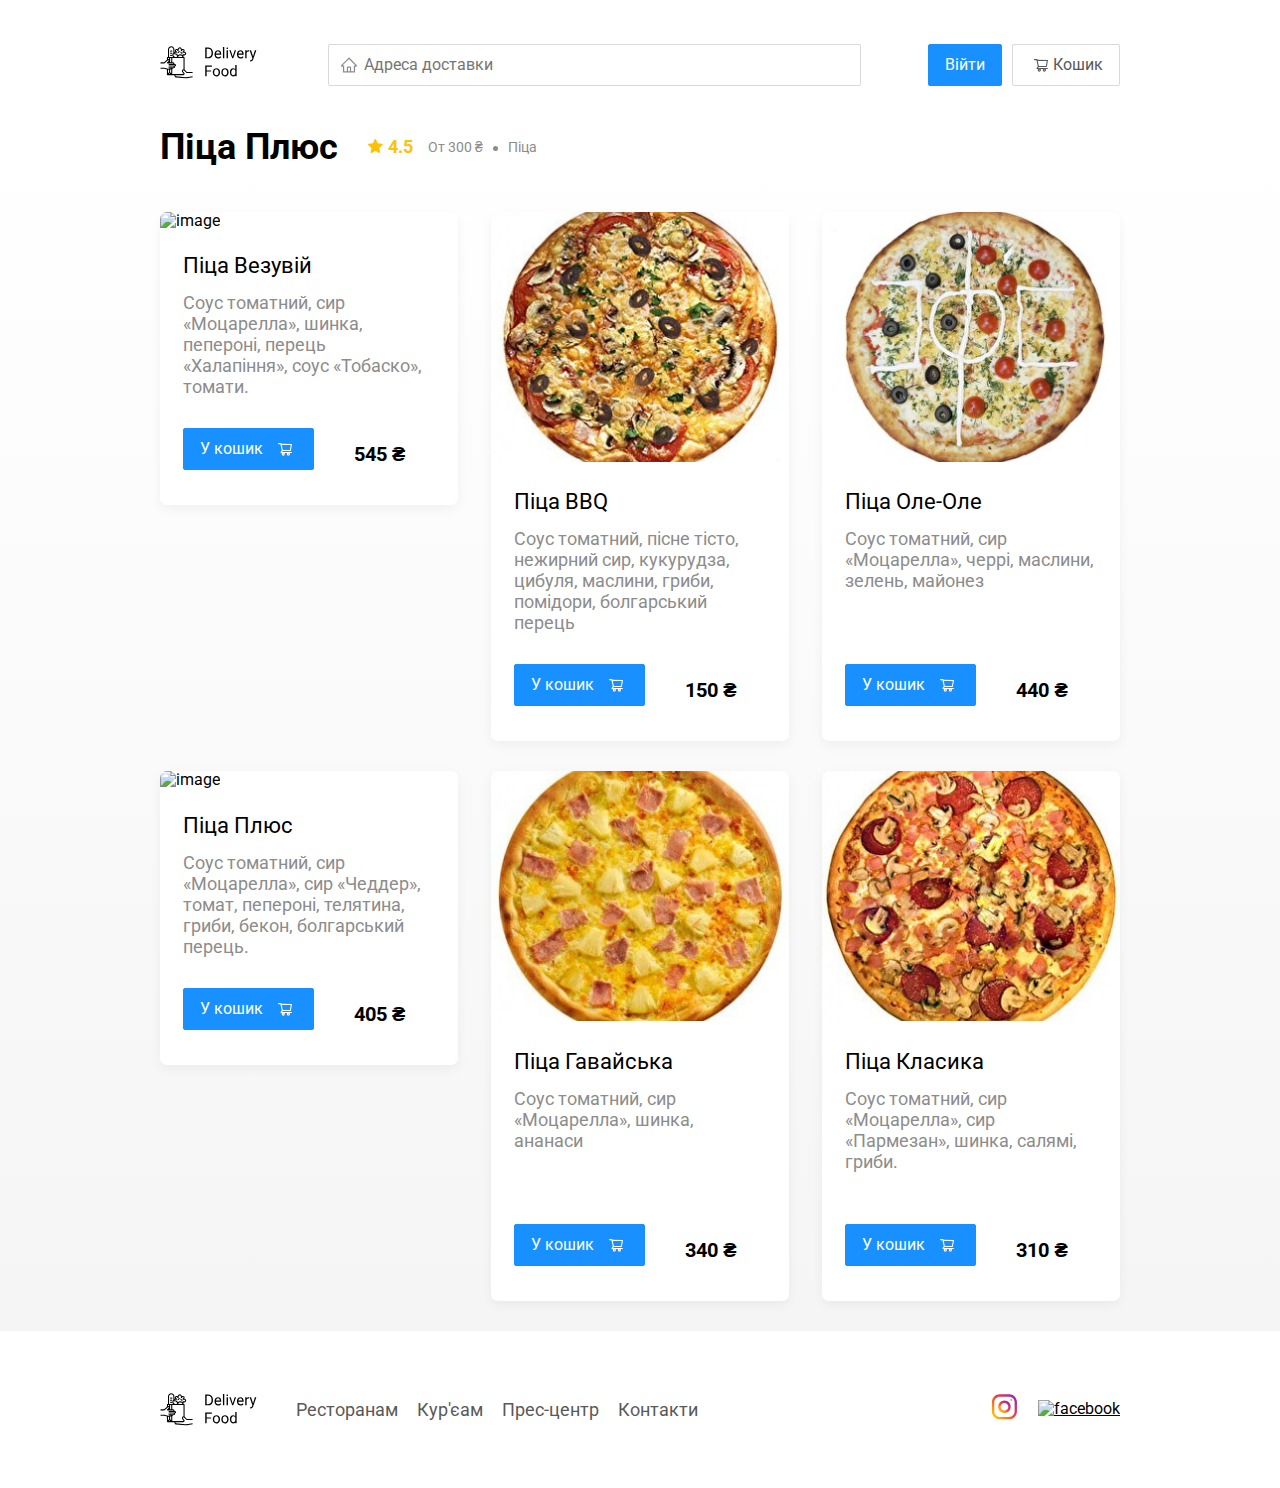
==== restaurant.html @ c4ebf821 "Initial commit" ====
<!DOCTYPE html>
<html lang="ru">

<head>
	<meta charset="UTF-8" />
	<meta name="viewport" content="width=device-width, initial-scale=1.0" />
	<title>PizzaBurger — доставка їжі додому</title>
	<link href="https://fonts.googleapis.com/css?family=Roboto:400,700&display=swap&subset=cyrillic" rel="stylesheet" />
	<link rel="stylesheet" href="css/normalize.css" />
	<link rel="stylesheet" href="css/style.css" />
	<script src="./js/main.js" defer></script>
</head>

<body>
	<div class="container">
		<header class="header">
			<a href="index.html" class="logo">
				<img src="img/icon/logo.svg" alt="Logo" />
			</a>
			<label class="address">
				<input type="text" class="input input-address" placeholder="Адреса доставки" />
			</label>
			<div class="buttons">
				<button class="button button-primary button-auth">
					<span class="button-auth-svg"></span>
					<span class="button-text"><p>Війти</p></span>
				</button>
				<button class="button" id="cart-button">
					<span class="button-cart-svg"></span>
					<span class="button-text">Кошик</span>
				</button>
			</div>
		</header>
	</div>
	<!-- /.container  -->

	<main class="main">
		<div class="container">
			<section class="menu">
				<div class="section-heading">
					<h2 class="section-title restaurant-title">Піца Плюс</h2>
					<div class="card-info">
						<div class="rating">
							4.5
						</div>
						<div class="price">От 300 ₴</div>
						<div class="category">Піца</div>
					</div>
					<!-- /.card-info -->
				</div>
				<div class="cards cards-menu">
					<div class="card">
						<img src="img/pizza-plus/pizza-vesuvius.jpg" alt="image" class="card-image" />
						<div class="card-text">
							<div class="card-heading">
								<h3 class="card-title card-title-reg">Піца Везувій</h3>
							</div>
							<!-- /.card-heading -->
							<div class="card-info">
								<div class="ingredients">Соус томатний, сир «Моцарелла», шинка, пепероні, перець
									«Халапіння», соус «Тобаско», томати.
								</div>
							</div>
							<!-- /.card-info -->
							<div class="card-buttons">
								<button class="button button-primary button-add-cart">
									<span class="button-card-text">У кошик</span>
									<span class="button-cart-svg"></span>
								</button>
								<strong class="card-price-bold">545 ₴</strong>
							</div>
						</div>
						<!-- /.card-text -->
					</div>
					<!-- /.card -->

					<div class="card">
						<img src="img/pizza-plus/pizza-girls.jpg" alt="image" class="card-image" />
						<div class="card-text">
							<div class="card-heading">
								<h3 class="card-title card-title-reg">Піца BBQ</h3>
							</div>
							<!-- /.card-heading -->
							<div class="card-info">
								<div class="ingredients">Соус томатний, пісне тісто, нежирний сир, кукурудза, цибуля,
									маслини,
									гриби, помідори, болгарський перець
								</div>
							</div>
							<!-- /.card-info -->
							<div class="card-buttons">
								<button class="button button-primary button-add-cart">
									<span class="button-card-text">У кошик</span>
									<span class="button-cart-svg"></span>
								</button>
								<strong class="card-price-bold">150 ₴</strong>
							</div>
						</div>
						<!-- /.card-text -->
					</div>
					<!-- /.card -->

					<div class="card">
						<img src="img/pizza-plus/pizza-oleole.jpg" alt="image" class="card-image" />
						<div class="card-text">
							<div class="card-heading">
								<h3 class="card-title card-title-reg">Піца Оле-Оле</h3>
							</div>
							<!-- /.card-heading -->
							<div class="card-info">
								<div class="ingredients">Соус томатний, сир «Моцарелла», черрі, маслини, зелень, майонез
								</div>
							</div>
							<!-- /.card-info -->
							<div class="card-buttons">
								<button class="button button-primary button-add-cart">
									<span class="button-card-text">У кошик</span>
									<span class="button-cart-svg"></span>
								</button>
								<strong class="card-price-bold">440 ₴</strong>
							</div>
						</div>
						<!-- /.card-text -->
					</div>
					<!-- /.card -->

					<div class="card">
						<img src="img/pizza-plus/pizza-plus.jpg" alt="image" class="card-image" />
						<div class="card-text">
							<div class="card-heading">
								<h3 class="card-title card-title-reg">Піца Плюс</h3>
							</div>
							<!-- /.card-heading -->
							<div class="card-info">
								<div class="ingredients">Соус томатний, сир «Моцарелла», сир «Чеддер», томат,
									пепероні,
									телятина, гриби, бекон, болгарський перець.
								</div>
							</div>
							<!-- /.card-info -->
							<div class="card-buttons">
								<button class="button button-primary button-add-cart">
									<span class="button-card-text">У кошик</span>
									<span class="button-cart-svg"></span>
								</button>
								<strong class="card-price-bold">405 ₴</strong>
							</div>
						</div>
						<!-- /.card-text -->
					</div>
					<!-- /.card -->

					<div class="card">
						<img src="img/pizza-plus/pizza-hawaiian.jpg" alt="image" class="card-image" />
						<div class="card-text">
							<div class="card-heading">
								<h3 class="card-title card-title-reg">Піца Гавайська</h3>
							</div>
							<!-- /.card-heading -->
							<div class="card-info">
								<div class="ingredients">Соус томатний, сир «Моцарелла», шинка, ананаси</div>
							</div>
							<!-- /.card-info -->
							<div class="card-buttons">
								<button class="button button-primary button-add-cart">
									<span class="button-card-text">У кошик</span>
									<span class="button-cart-svg"></span>
								</button>
								<strong class="card-price-bold">340 ₴</strong>
							</div>
						</div>
						<!-- /.card-text -->
					</div>
					<!-- /.card -->

					<div class="card">
						<img src="img/pizza-plus/pizza-classic.jpg" alt="image" class="card-image" />
						<div class="card-text">
							<div class="card-heading">
								<h3 class="card-title card-title-reg">Піца Класика</h3>
							</div>
							<!-- /.card-heading -->
							<div class="card-info">
								<div class="ingredients">Соус томатний, сир «Моцарелла», сир «Пармезан», шинка,
									салямі,
									гриби.
								</div>
							</div>
							<!-- /.card-info -->
							<div class="card-buttons">
								<button class="button button-primary button-add-cart">
									<span class="button-card-text">У кошик</span>
									<span class="button-cart-svg"></span>
								</button>
								<strong class="card-price-bold">310 ₴</strong>
							</div>
						</div>
						<!-- /.card-text -->
					</div>
					<!-- /.card -->
				</div>
				<!-- /.cards -->
			</section>
		</div>
		<!-- /.container -->
	</main>

	<footer class="footer">
		<div class="container">
			<div class="footer-block">
				<img src="img/icon/logo.svg" alt="logo" class="logo footer-logo" />
				<nav class="footer-nav">
					<a href="#" class="footer-link">Ресторанам </a>
					<a href="#" class="footer-link">Кур'єам</a>
					<a href="#" class="footer-link">Прес-центр</a>
					<a href="#" class="footer-link">Контакти</a>
				</nav>
				<div class="social-links">
					<a href="#" class="social-link"><img src="img/social/instagram.svg" alt="instagram" /></a>
					<a href="#" class="social-link"><img src="img/social/fb.svg" alt="facebook" /></a>
				</div>
				<!-- /.social-links -->
			</div>
			<!-- /.footer-block -->
		</div>
	</footer>

	<div class="modal modal-cart">
		<div class="modal-dialog">
			<div class="modal-header">
				<h3 class="modal-title">Кошик</h3>
				<button class="close">&times;</button>
			</div>
			<!-- /.modal-header -->
			<div class="modal-body">
				<div class="food-row">
					<span class="food-name">Рол вугор стандарт</span>
					<strong class="food-price">250 ₴</strong>
					<div class="food-counter">
						<button class="counter-button">-</button>
						<span class="counter">1</span>
						<button class="counter-button">+</button>
					</div>
				</div>
				<!-- /.foods-row -->
				<div class="food-row">
					<span class="food-name">Рол вугор стандарт</span>
					<strong class="food-price">250 ₴</strong>
					<div class="food-counter">
						<button class="counter-button">-</button>
						<span class="counter">1</span>
						<button class="counter-button">+</button>
					</div>
				</div>
				<!-- /.foods-row -->
				<div class="food-row">
					<span class="food-name">Рол вугор стандарт</span>
					<strong class="food-price">250 ₴</strong>
					<div class="food-counter">
						<button class="counter-button">-</button>
						<span class="counter">1</span>
						<button class="counter-button">+</button>
					</div>
				</div>
				<!-- /.foods-row -->
				<div class="food-row">
					<span class="food-name">Рол вугор стандарт</span>
					<strong class="food-price">250 ₴</strong>
					<div class="food-counter">
						<button class="counter-button">-</button>
						<span class="counter">1</span>
						<button class="counter-button">+</button>
					</div>
				</div>
				<!-- /.foods-row -->
			</div>
			<!-- /.modal-body -->
			<div class="modal-footer">
				<span class="modal-pricetag">1250 ₴</span>
				<div class="footer-buttons">
					<button class="button button-primary">Оформити замовлення</button>
					<button class="button clear-cart">Скасувати</button>
				</div>
			</div>
			<!-- /.modal-footer -->
		</div>
		<!-- /.modal-dialog -->
	</div>

	<div class="modal-auth">
		<div class="modal-dialog modal-dialog-auth">
			<button class="close-auth">&times;</button>
			<form id="logInForm">
				<fieldset class="modal-body">
					<legend class="modal-title">Авторизація</legend>
					<label class="label-auth">
						<span>Логін</span>
						<input id="login" type="text">
					</label>
					<label class="label-auth">
						<span>Пароль</span>
						<input id="password" type="password">
					</label>
				</fieldset>
				<!-- /.modal-body -->
				<div class="modal-footer">
					<div class="footer-buttons">
						<button class="button button-primary button-login" type="submit"><p>Війти</p></button>
					</div>
				</div>
			</form>
			<!-- /.modal-footer -->
		</div>
		<!-- /.modal-dialog -->
	</div>
</body>

</html>
---- css/style.css ----
* {
    box-sizing: border-box;
}

body {
    font-family: "Roboto", sans-serif;
    padding-top: 44px;
}

a,
button {
    cursor: pointer;
    color: inherit;
}
.required{
    border: 3px solid red
}
.hide {
    display: none;
}
#ps{
    margin: 20px auto;
}
.container {
    max-width: 1200px;
    margin: auto;
}
.button-login{
    width: 100%;
}


.header {
    display: flex;
    align-items: center;
    justify-content: space-between;
    margin-bottom: 40px;
}

.input {
    background-color: #ffffff;
    border: 1px solid #d9d9d9;
    border-radius: 2px;
    font-size: 16px;
    line-height: 24px;
    padding: 8px 8px 8px 35px;
    background-repeat: no-repeat;
    background-position: left 11px center;
}

.address {
    flex: 0.8;
}

.input-address {
    width: 100%;
    background-image: url(../img/icon/home.svg);
}

.search {
    margin-left: auto;
}

.input-search {
    width: 300px;
    background-image: url(../img/icon/search.svg);

}

.buttons {
    display: flex;
    align-items: center;
}

.button {
    display: flex;
    align-items: center;
    padding: 8px 16px;
    background: #ffffff;
    border: 1px solid #d9d9d9;
    box-sizing: border-box;
    box-shadow: 0 0 2px rgba(0, 0, 0, 0.0015);
    border-radius: 2px;
    color: #595959;
    font-size: 16px;
    line-height: 24px;
}

.button:hover {
    background: #1890ff;
    border: 1px solid #1890ff;
    color: #fff;
}


.button-primary {
    background: #1890ff;
    border: 1px solid #1890ff;
    color: #fff;
    margin-right: 10px;
}

.button-primary:hover {
    background: #ffffff;
    border: 1px solid #d9d9d9;
    color: #595959;
}

.button-icon {
    margin-right: 6px;
}

.button-card-text {
    margin-right: 10px;
}

.button-auth {
    background-position: 20px 13px;
}

.button-primary .button-auth-svg {
    width: 24px;
    height: 24px;
    background-color: #fff;
    -webkit-mask: url("../img/icon/user.svg") no-repeat 50% 50%;
    mask: url("../img/icon/user.svg") no-repeat 50% 50%;
    background-repeat: no-repeat;
}

.button-primary:hover .button-auth-svg {
    background-color: #595959;
}

.button .button-cart-svg {
    width: 24px;
    height: 24px;
    background-color: #595959;
    -webkit-mask: url("../img/icon/shopping-cart.svg") no-repeat 50% 50%;
    mask: url("../img/icon/shopping-cart.svg") no-repeat 50% 50%;
    background-repeat: no-repeat;
}

.button-primary .button-cart-svg {
    background-color: #fff;
}

.button:hover .button-cart-svg {
    background-color: #fff;
}

.button-primary:hover .button-cart-svg {
    background-color: #595959;
}

.button-cart {
    display: none;
    margin: 0 5px;
}

.button-out {
    display: none;
    margin: 0 5px;
}

.user-name {
    display: none;
    margin-right: 20px;
    font-weight: bold;
    font-size: 18px;
}

.promo-slider {

    width: 600px;
    height: 300px;

}

.promo {
    box-shadow: 0 7px 12px rgba(158, 158, 163, 0.1);
    border-radius: 10px;
    padding: 68px 70px;
    margin-bottom: 56px;
}

.pizza {
    background: #fff1b8 url(../img/promo/pizza.png) no-repeat top -100px right -250px / 830px
}

.kebab {
    background: #D6E4FF url(../img/promo/kebab.png) no-repeat top 45px right 40px / 450px;
}

.vegetables {
    background: #FFF566 url(../img/promo/vegetables.png) no-repeat top 0 right 0 / 825px
}

.sushi {
    background: #FFF1F0 url(../img/promo/sushi.png) no-repeat top 10px right 15px / 500px
}

.promo-title {
    font-style: normal;
    font-weight: bold;
    font-size: 39px;
    line-height: 46px;
    color: #302c34;
}

.promo-text {
    font-style: normal;
    font-weight: normal;
    font-size: 24px;
    line-height: 28px;
    color: #302c34;
    max-width: 538px;
}

.main {
    background: linear-gradient(180deg, rgba(245, 245, 245, 0) 1.04%, #f5f5f5 100%);
}

.section-heading {
    display: flex;
    align-items: center;
    margin-bottom: 44px;
}

.section-title {
    font-style: normal;
    font-weight: bold;
    font-size: 36px;
    line-height: 42px;
    margin: 0 30px 0 0;
    color: #000000;
}

.cards {
    display: flex;
    align-items: flex-start;
    justify-content: space-between;
    flex-wrap: wrap;
}

.card {
    background: #ffffff;
    box-shadow: 0 4px 12px rgba(0, 0, 0, 0.05);
    border-radius: 7px;
    overflow: hidden;
    margin-bottom: 30px;
    flex-basis: 31%;
    text-decoration: none;

}

.card-restaurant {
    cursor: pointer
}

.card-image {
    width: 100%;
    height: 250px;
    object-fit: cover;
}


.card-text {
    padding: 20px 23px 35px;
    min-height: 275px;
    display: flex;
    flex-direction: column;
}



.restaurants .card-text {
    min-height: auto;
}

.card-heading {
    display: flex;
    align-items: center;
    justify-content: space-between;
    margin-bottom: 10px;
}

.card-title {
    margin: 0;
    font-style: normal;
    font-weight: bold;
    font-size: 22px;
    line-height: 32px;
}

.card-title-reg {
    font-weight: 400;
}

.card-tag {
    font-style: normal;
    font-weight: normal;
    font-size: 12px;
    line-height: 20px;
    color: #ffffff;
    background: #262626;
    border-radius: 2px;
    padding: 1px 8px;
}

.card-info {
    display: flex;
    align-items: center;
    flex-wrap: wrap;
}

.card-buttons {
    display: flex;
    margin-top: 24px;
    flex-grow: 1;
    align-items: flex-end;
}

.card-price-bold {
    font-weight: bold;
    font-size: 20px;
    line-height: 32px;
    margin-left: 30px;
}

.rating {
    background-image: url("../img/icon/rating.svg");
    background-repeat: no-repeat;
    background-position: 0 7px;
    padding-left: 20px;
    margin-right: 26px;
    color: #ffc107;
    font-weight: bold;
    font-size: 18px;
    line-height: 32px;
}

.price,
.category {
    color: #8c8c8c;
    font-size: 18px;
    line-height: 32px;
}

.price {
    margin-right: 10px;
}

.ingredients {
    color: #8c8c8c;
    font-size: 18px;
    line-height: 21px;
}

.category {
    text-overflow: ellipsis;
    overflow: hidden;
    white-space: nowrap;
    max-width: 150px;
}

.price:after {
    content: "";
    width: 5px;
    height: 5px;
    background-color: #8c8c8c;
    display: inline-block;
    vertical-align: middle;
    border-radius: 50%;
    margin-left: 10px;
}

.footer {
    padding: 60px 0;
}

.footer-block {
    display: flex;
    align-items: center;
    justify-content: space-between;
}

.footer-nav {
    margin-left: 35px;
    margin-right: auto;
}

.footer-link {
    display: inline-block;
    color: #595959;
    font-style: normal;
    font-weight: normal;
    font-size: 18px;
    line-height: 21px;
    text-decoration: none;
}

.footer-link:not(:last-child) {
    margin-right: 15px;
}

.social-links {
    display: flex;
    align-items: center;
}

.social-link:not(:last-child) {
    margin-right: 21px;
}

.modal {
    position: fixed;
    left: 0;
    top: 0;
    width: 100%;
    height: 100%;
    background: rgba(0, 0, 0, 0.4);
    display: none;
    z-index: 999;
}

.modal-auth {
    position: fixed;
    left: 0;
    top: 0;
    width: 100%;
    height: 100%;
    background: rgba(0, 0, 0, 0.4);
    display: none;
    z-index: 999;
}

.is-open {
    display: flex;
}

.modal-dialog {
    max-width: 780px;
    width: 95%;
    background: #ffffff;
    border-radius: 5px;
    margin: auto;
    padding: 40px 45px;
}

.modal-dialog-auth {
    width: auto;
    position: relative;
}

.label-auth {
    display: block;
    margin: 30px;
}

.label-auth span {
    width: 80px;
    display: inline-block;
}

.modal-header {
    display: flex;
    align-items: center;
    justify-content: space-between;
    margin-bottom: 45px;
}

.modal-title {
    margin: 0;
    font-weight: bold;
    font-size: 36px;
    line-height: 42px;
}

.close {
    font-size: 36px;
    border: none;
    background-color: transparent;
}

.close-auth {
    font-size: 36px;
    border: none;
    background-color: transparent;
    position: absolute;
    top: 10px;
    right: 20px;
}

.modal-body {
    margin-bottom: 22px;
}

.food-row {
    display: flex;
    align-items: flex-start;
    justify-content: space-between;
    padding-bottom: 8px;
    border-bottom: 1px solid #d9d9d9;
    margin-bottom: 15px;
}

.food-name {
    font-weight: normal;
    font-size: 18px;
    line-height: 32px;
}

.food-price {
    margin-left: auto;
    margin-right: 47px;
    font-weight: bold;
    font-size: 20px;
    line-height: 32px;
}

.food-counter {
    display: flex;
    align-items: center;
}

.counter-button {
    display: flex;
    align-items: center;
    justify-content: center;
    width: 39px;
    height: 32px;
    background: #ffffff;
    border: 1px solid #40a9ff;
    box-sizing: border-box;
    border-radius: 2px;
    font-weight: normal;
    font-size: 14px;
    line-height: 22px;
    color: #40a9ff;
}

.counter-button:hover {
    background: #40a9ff;
    border: 1px solid #ffffff;
    color: #ffffff;
}

.counter {
    font-size: 16px;
    line-height: 24px;
    margin-left: 10px;
    margin-right: 10px;
}

.modal-footer {
    display: flex;
    align-items: center;
    justify-content: space-between;
}

.modal-auth .modal-footer {
    justify-content: flex-end;
}

.footer-buttons {
    display: flex;
    width: 100%;
    align-items: center;
}


p{
    margin: 0 auto;
}
.modal-pricetag {
    background: #262626;
    border-radius: 5px;
    color: #ffffff;
    padding: 15px 20px;
    font-size: 20px;
    line-height: 23px;
}

@media (max-width: 1366px) {
    .container {
        max-width: 960px;
    }

    .pizza {
        background-position: center right -300px;
        background-size: 750px;
    }


    .kebab {
        background-position: top -5px right -93px;
        background-size: 530px;
    }

    .vegetables {
        background-position: top 0 right -93px;
        background-size: 820px;
    }

    .sushi {
        background-position: center right -90px;
    }

    .rating {
        margin-right: 15px;
    }

    .category,
    .price {
        font-size: 14px;
    }
}

@media (max-width: 992px) {
    .container {
        max-width: 750px;
    }



    .pizza {
        padding: 50px;
        background-size: 500px;
        background-position: center right -200px;
    }


    .kebab {
        background-position: top 55px right -100px;
        background-size: 385px;
    }

    .vegetables {
        background-position: top 0 right -280px;
        background-size: 810px;
    }

    .sushi {
        background-position: top 30px right -175px;
    }



    .promo-text {
        font-size: 18px;
        max-width: 400px;
    }

    .card {
        flex-basis: 49%;
    }

    .footer-link {
        font-size: 16px;
    }
}

@media (max-width: 768px) {
    .container {
        max-width: 560px;
    }

    .card-info {
        flex-wrap: wrap;
    }

    .card .rating {
        flex-basis: 100%;
    }

    .card-title {
        font-size: 18px;
    }

    .card-text {
        min-height: 290px;
    }

    .card-price-bold {
        margin-left: 20px;
    }


    .pizza {
        background-size: 400px;
        background-position: bottom 50px right -200px;
    }


    .kebab {
        background-position: top -5px right -74px;
        background-size: 300px;
    }

    .vegetables {
        background-position: top 0 right -240px;
        background-size: 702px;
    }

    .sushi {
        background-position: top -24px right -75px;
        background-size: 302px;
    }

    .promo-title {
        font-size: 24px;
        line-height: 1.4;
    }

    .promo-text {
        margin-top: 0;
    }
}

@media (max-width: 578px) {
    .container {
        width: 90%;
    }

    .address {
        min-width: 100%;
        order: 1;
    }

    .header {
        flex-wrap: wrap;
    }

    .input-address {
        margin-top: 15px;
        order: 5;
        flex: 1;
    }

    .promo {
        background-image: none;
    }

    .promo-title {
        margin-bottom: 10px;
    }

    .section-title {
        font-size: 20px;
    }

    .card {
        flex-basis: 100%;
    }

    .card-text {
        min-height: auto;
    }

    .card-image {
        width: 100%;
    }

    .footer {
        padding: 30px 0;
    }

    .footer-block {
        align-items: flex-start;
    }

    .footer-nav {
        margin-left: 0;
        margin-right: 0;
        order: 0;
        display: flex;
        flex-direction: column;
    }

    .footer-logo {
        margin-right: 15px;
        order: 1;
    }

    .social-links {
        order: 2;
    }
}

@media (max-width: 480px) {
    .button-text {
        display: none;
    }

    .button-icon {
        margin: 0;
    }

    .user-name {
        margin: 10px;

    }

    .buttons {
        flex-wrap: wrap;
        margin-left: auto;
    }

    .button {
        min-height: 40px;
        padding: 5px 12px;

    }

    .button-out-svg {
        width: 24px;
        height: 24px;
        background-color: #fff;
        -webkit-mask: url(../img/icon/logout.svg) no-repeat 50% 50%;
        mask: url(../img/icon/logout.svg) no-repeat 50% 50%;
        background-repeat: no-repeat;
        -webkit-mask-size: 20px;
        mask-size: 20px;
    }

    .promo {
        padding: 20px;
    }

    .section-heading {
        flex-wrap: wrap;
    }

    .footer-block {
        flex-wrap: wrap;
        flex-direction: column;
        align-items: center;
    }

    .footer-logo {
        order: 0;
        margin-bottom: 20px;
    }

    .footer-nav {
        margin-bottom: 20px;
        text-align: center;
    }

    .footer-link:not(:last-child) {
        margin-right: 0;
    }
}
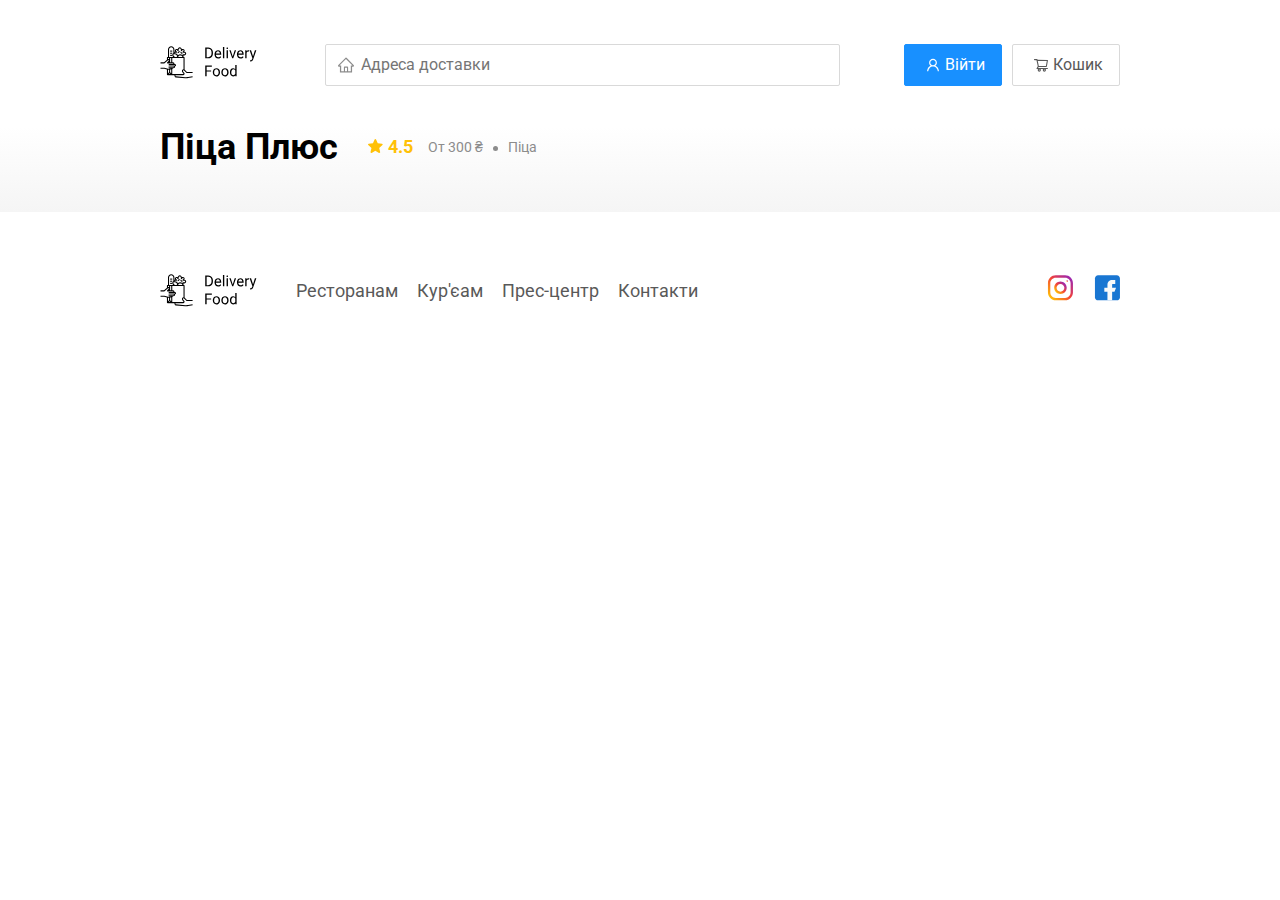
==== commit 58c5e3b5: "Add restaurants menu" ====
--- a/restaurant.html
+++ b/restaurant.html
@@ -1,5 +1,5 @@
 <!DOCTYPE html>
-<html lang="ru">
+<html lang="uk">
 
 <head>
 	<meta charset="UTF-8" />
@@ -8,7 +8,7 @@
 	<link href="https://fonts.googleapis.com/css?family=Roboto:400,700&display=swap&subset=cyrillic" rel="stylesheet" />
 	<link rel="stylesheet" href="css/normalize.css" />
 	<link rel="stylesheet" href="css/style.css" />
-	<script src="./js/main.js" defer></script>
+	<script src="./js/menu.js" defer></script>
 </head>
 
 <body>
@@ -48,155 +48,8 @@
 					</div>
 					<!-- /.card-info -->
 				</div>
-				<div class="cards cards-menu">
-					<div class="card">
-						<img src="img/pizza-plus/pizza-vesuvius.jpg" alt="image" class="card-image" />
-						<div class="card-text">
-							<div class="card-heading">
-								<h3 class="card-title card-title-reg">Піца Везувій</h3>
-							</div>
-							<!-- /.card-heading -->
-							<div class="card-info">
-								<div class="ingredients">Соус томатний, сир «Моцарелла», шинка, пепероні, перець
-									«Халапіння», соус «Тобаско», томати.
-								</div>
-							</div>
-							<!-- /.card-info -->
-							<div class="card-buttons">
-								<button class="button button-primary button-add-cart">
-									<span class="button-card-text">У кошик</span>
-									<span class="button-cart-svg"></span>
-								</button>
-								<strong class="card-price-bold">545 ₴</strong>
-							</div>
-						</div>
-						<!-- /.card-text -->
-					</div>
-					<!-- /.card -->
-
-					<div class="card">
-						<img src="img/pizza-plus/pizza-girls.jpg" alt="image" class="card-image" />
-						<div class="card-text">
-							<div class="card-heading">
-								<h3 class="card-title card-title-reg">Піца BBQ</h3>
-							</div>
-							<!-- /.card-heading -->
-							<div class="card-info">
-								<div class="ingredients">Соус томатний, пісне тісто, нежирний сир, кукурудза, цибуля,
-									маслини,
-									гриби, помідори, болгарський перець
-								</div>
-							</div>
-							<!-- /.card-info -->
-							<div class="card-buttons">
-								<button class="button button-primary button-add-cart">
-									<span class="button-card-text">У кошик</span>
-									<span class="button-cart-svg"></span>
-								</button>
-								<strong class="card-price-bold">150 ₴</strong>
-							</div>
-						</div>
-						<!-- /.card-text -->
-					</div>
-					<!-- /.card -->
-
-					<div class="card">
-						<img src="img/pizza-plus/pizza-oleole.jpg" alt="image" class="card-image" />
-						<div class="card-text">
-							<div class="card-heading">
-								<h3 class="card-title card-title-reg">Піца Оле-Оле</h3>
-							</div>
-							<!-- /.card-heading -->
-							<div class="card-info">
-								<div class="ingredients">Соус томатний, сир «Моцарелла», черрі, маслини, зелень, майонез
-								</div>
-							</div>
-							<!-- /.card-info -->
-							<div class="card-buttons">
-								<button class="button button-primary button-add-cart">
-									<span class="button-card-text">У кошик</span>
-									<span class="button-cart-svg"></span>
-								</button>
-								<strong class="card-price-bold">440 ₴</strong>
-							</div>
-						</div>
-						<!-- /.card-text -->
-					</div>
-					<!-- /.card -->
-
-					<div class="card">
-						<img src="img/pizza-plus/pizza-plus.jpg" alt="image" class="card-image" />
-						<div class="card-text">
-							<div class="card-heading">
-								<h3 class="card-title card-title-reg">Піца Плюс</h3>
-							</div>
-							<!-- /.card-heading -->
-							<div class="card-info">
-								<div class="ingredients">Соус томатний, сир «Моцарелла», сир «Чеддер», томат,
-									пепероні,
-									телятина, гриби, бекон, болгарський перець.
-								</div>
-							</div>
-							<!-- /.card-info -->
-							<div class="card-buttons">
-								<button class="button button-primary button-add-cart">
-									<span class="button-card-text">У кошик</span>
-									<span class="button-cart-svg"></span>
-								</button>
-								<strong class="card-price-bold">405 ₴</strong>
-							</div>
-						</div>
-						<!-- /.card-text -->
-					</div>
-					<!-- /.card -->
-
-					<div class="card">
-						<img src="img/pizza-plus/pizza-hawaiian.jpg" alt="image" class="card-image" />
-						<div class="card-text">
-							<div class="card-heading">
-								<h3 class="card-title card-title-reg">Піца Гавайська</h3>
-							</div>
-							<!-- /.card-heading -->
-							<div class="card-info">
-								<div class="ingredients">Соус томатний, сир «Моцарелла», шинка, ананаси</div>
-							</div>
-							<!-- /.card-info -->
-							<div class="card-buttons">
-								<button class="button button-primary button-add-cart">
-									<span class="button-card-text">У кошик</span>
-									<span class="button-cart-svg"></span>
-								</button>
-								<strong class="card-price-bold">340 ₴</strong>
-							</div>
-						</div>
-						<!-- /.card-text -->
-					</div>
-					<!-- /.card -->
-
-					<div class="card">
-						<img src="img/pizza-plus/pizza-classic.jpg" alt="image" class="card-image" />
-						<div class="card-text">
-							<div class="card-heading">
-								<h3 class="card-title card-title-reg">Піца Класика</h3>
-							</div>
-							<!-- /.card-heading -->
-							<div class="card-info">
-								<div class="ingredients">Соус томатний, сир «Моцарелла», сир «Пармезан», шинка,
-									салямі,
-									гриби.
-								</div>
-							</div>
-							<!-- /.card-info -->
-							<div class="card-buttons">
-								<button class="button button-primary button-add-cart">
-									<span class="button-card-text">У кошик</span>
-									<span class="button-cart-svg"></span>
-								</button>
-								<strong class="card-price-bold">310 ₴</strong>
-							</div>
-						</div>
-						<!-- /.card-text -->
-					</div>
+				<div class="cards cards-menu restaurant-list">
+					
 					<!-- /.card -->
 				</div>
 				<!-- /.cards -->
--- a/css/style.css
+++ b/css/style.css
@@ -19,7 +19,12 @@
     display: none;
 }
 #ps{
-    margin: 20px auto;
+    margin: 30px;
+    width: 100%;
+}
+
+.remove-scroll{
+    overflow-y: clip;
 }
 .container {
     max-width: 1200px;
@@ -175,12 +180,23 @@
     height: 300px;
 
 }
+.container-promo{
+    margin: 20px 0;
+}
+
+.slider-swipe{
+    background-color: transparent;
+}
 
 .promo {
     box-shadow: 0 7px 12px rgba(158, 158, 163, 0.1);
     border-radius: 10px;
-    padding: 68px 70px;
     margin-bottom: 56px;
+    display: flex;
+    flex-direction: column;
+    align-items: flex-start;
+    justify-content: center;
+    padding-left: 75px;
 }
 
 .pizza {
@@ -192,7 +208,7 @@
 }
 
 .vegetables {
-    background: #FFF566 url(../img/promo/vegetables.png) no-repeat top 0 right 0 / 825px
+    background: #FFF566 url(../img/promo/vegetables.webp) no-repeat top 0 right 0 / 505px
 }
 
 .sushi {
@@ -214,8 +230,22 @@
     line-height: 28px;
     color: #302c34;
     max-width: 538px;
-}
-
+    margin: 0;
+}
+.swiper {
+    width: 100%;
+    height: 300px;
+}
+/* .swiper-slide {
+    display: flex;
+    align-items: center;
+    justify-content: center;
+    font-size: 18px;
+    color: #fff;
+} */
+.swiper-pagination-bullet {
+    background: #fff;
+}
 .main {
     background: linear-gradient(180deg, rgba(245, 245, 245, 0) 1.04%, #f5f5f5 100%);
 }
@@ -599,7 +629,7 @@
 
     .vegetables {
         background-position: top 0 right -93px;
-        background-size: 820px;
+        background-size: 600px;
     }
 
     .sushi {
@@ -637,7 +667,7 @@
 
     .vegetables {
         background-position: top 0 right -280px;
-        background-size: 810px;
+        background-size: 410px;
     }
 
     .sushi {
@@ -699,7 +729,7 @@
 
     .vegetables {
         background-position: top 0 right -240px;
-        background-size: 702px;
+        background-size: 402px;
     }
 
     .sushi {
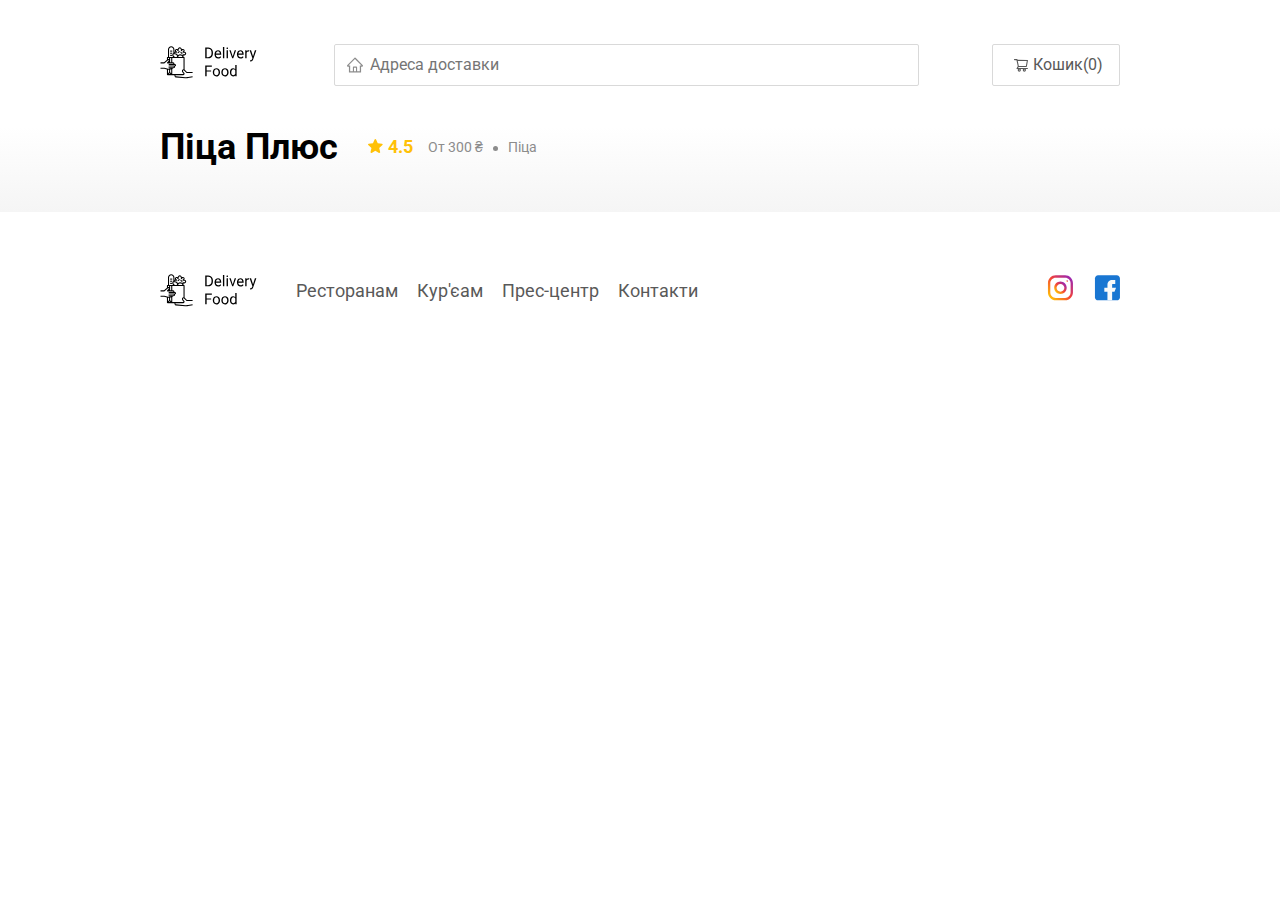
==== commit a8d8bd7d: "Add cart" ====
--- a/restaurant.html
+++ b/restaurant.html
@@ -9,6 +9,7 @@
 	<link rel="stylesheet" href="css/normalize.css" />
 	<link rel="stylesheet" href="css/style.css" />
 	<script src="./js/menu.js" defer></script>
+	<script src="./js/cart.js" defer></script>
 </head>
 
 <body>
@@ -21,13 +22,13 @@
 				<input type="text" class="input input-address" placeholder="Адреса доставки" />
 			</label>
 			<div class="buttons">
-				<button class="button button-primary button-auth">
+				<!-- <button class="button button-primary button-auth">
 					<span class="button-auth-svg"></span>
 					<span class="button-text"><p>Війти</p></span>
-				</button>
+				</button> -->
 				<button class="button" id="cart-button">
 					<span class="button-cart-svg"></span>
-					<span class="button-text">Кошик</span>
+					<span class="button-text">Кошик(<span id="card-quantity"></span>)</span>
 				</button>
 			</div>
 		</header>
@@ -86,50 +87,12 @@
 			</div>
 			<!-- /.modal-header -->
 			<div class="modal-body">
-				<div class="food-row">
-					<span class="food-name">Рол вугор стандарт</span>
-					<strong class="food-price">250 ₴</strong>
-					<div class="food-counter">
-						<button class="counter-button">-</button>
-						<span class="counter">1</span>
-						<button class="counter-button">+</button>
-					</div>
-				</div>
-				<!-- /.foods-row -->
-				<div class="food-row">
-					<span class="food-name">Рол вугор стандарт</span>
-					<strong class="food-price">250 ₴</strong>
-					<div class="food-counter">
-						<button class="counter-button">-</button>
-						<span class="counter">1</span>
-						<button class="counter-button">+</button>
-					</div>
-				</div>
-				<!-- /.foods-row -->
-				<div class="food-row">
-					<span class="food-name">Рол вугор стандарт</span>
-					<strong class="food-price">250 ₴</strong>
-					<div class="food-counter">
-						<button class="counter-button">-</button>
-						<span class="counter">1</span>
-						<button class="counter-button">+</button>
-					</div>
-				</div>
-				<!-- /.foods-row -->
-				<div class="food-row">
-					<span class="food-name">Рол вугор стандарт</span>
-					<strong class="food-price">250 ₴</strong>
-					<div class="food-counter">
-						<button class="counter-button">-</button>
-						<span class="counter">1</span>
-						<button class="counter-button">+</button>
-					</div>
-				</div>
+				
 				<!-- /.foods-row -->
 			</div>
 			<!-- /.modal-body -->
 			<div class="modal-footer">
-				<span class="modal-pricetag">1250 ₴</span>
+				<span class="button modal-pricetag">0 ₴</span>
 				<div class="footer-buttons">
 					<button class="button button-primary">Оформити замовлення</button>
 					<button class="button clear-cart">Скасувати</button>
--- a/css/style.css
+++ b/css/style.css
@@ -99,10 +99,11 @@
 
 
 .button-primary {
+    gap: 10px;
     background: #1890ff;
     border: 1px solid #1890ff;
     color: #fff;
-    margin-right: 10px;
+    /* margin-right: 10px; */
 }
 
 .button-primary:hover {
@@ -568,281 +569,7 @@
     line-height: 22px;
     color: #40a9ff;
 }
-
-.counter-button:hover {
-    background: #40a9ff;
-    border: 1px solid #ffffff;
-    color: #ffffff;
-}
-
-.counter {
-    font-size: 16px;
-    line-height: 24px;
-    margin-left: 10px;
-    margin-right: 10px;
-}
-
-.modal-footer {
-    display: flex;
-    align-items: center;
-    justify-content: space-between;
-}
-
-.modal-auth .modal-footer {
-    justify-content: flex-end;
-}
-
-.footer-buttons {
-    display: flex;
-    width: 100%;
-    align-items: center;
-}
-
-
-p{
-    margin: 0 auto;
-}
-.modal-pricetag {
-    background: #262626;
-    border-radius: 5px;
-    color: #ffffff;
-    padding: 15px 20px;
-    font-size: 20px;
-    line-height: 23px;
-}
-
-@media (max-width: 1366px) {
-    .container {
-        max-width: 960px;
-    }
-
-    .pizza {
-        background-position: center right -300px;
-        background-size: 750px;
-    }
-
-
-    .kebab {
-        background-position: top -5px right -93px;
-        background-size: 530px;
-    }
-
-    .vegetables {
-        background-position: top 0 right -93px;
-        background-size: 600px;
-    }
-
-    .sushi {
-        background-position: center right -90px;
-    }
-
-    .rating {
-        margin-right: 15px;
-    }
-
-    .category,
-    .price {
-        font-size: 14px;
-    }
-}
-
-@media (max-width: 992px) {
-    .container {
-        max-width: 750px;
-    }
-
-
-
-    .pizza {
-        padding: 50px;
-        background-size: 500px;
-        background-position: center right -200px;
-    }
-
-
-    .kebab {
-        background-position: top 55px right -100px;
-        background-size: 385px;
-    }
-
-    .vegetables {
-        background-position: top 0 right -280px;
-        background-size: 410px;
-    }
-
-    .sushi {
-        background-position: top 30px right -175px;
-    }
-
-
-
-    .promo-text {
-        font-size: 18px;
-        max-width: 400px;
-    }
-
-    .card {
-        flex-basis: 49%;
-    }
-
-    .footer-link {
-        font-size: 16px;
-    }
-}
-
-@media (max-width: 768px) {
-    .container {
-        max-width: 560px;
-    }
-
-    .card-info {
-        flex-wrap: wrap;
-    }
-
-    .card .rating {
-        flex-basis: 100%;
-    }
-
-    .card-title {
-        font-size: 18px;
-    }
-
-    .card-text {
-        min-height: 290px;
-    }
-
-    .card-price-bold {
-        margin-left: 20px;
-    }
-
-
-    .pizza {
-        background-size: 400px;
-        background-position: bottom 50px right -200px;
-    }
-
-
-    .kebab {
-        background-position: top -5px right -74px;
-        background-size: 300px;
-    }
-
-    .vegetables {
-        background-position: top 0 right -240px;
-        background-size: 402px;
-    }
-
-    .sushi {
-        background-position: top -24px right -75px;
-        background-size: 302px;
-    }
-
-    .promo-title {
-        font-size: 24px;
-        line-height: 1.4;
-    }
-
-    .promo-text {
-        margin-top: 0;
-    }
-}
-
-@media (max-width: 578px) {
-    .container {
-        width: 90%;
-    }
-
-    .address {
-        min-width: 100%;
-        order: 1;
-    }
-
-    .header {
-        flex-wrap: wrap;
-    }
-
-    .input-address {
-        margin-top: 15px;
-        order: 5;
-        flex: 1;
-    }
-
-    .promo {
-        background-image: none;
-    }
-
-    .promo-title {
-        margin-bottom: 10px;
-    }
-
-    .section-title {
-        font-size: 20px;
-    }
-
-    .card {
-        flex-basis: 100%;
-    }
-
-    .card-text {
-        min-height: auto;
-    }
-
-    .card-image {
-        width: 100%;
-    }
-
-    .footer {
-        padding: 30px 0;
-    }
-
-    .footer-block {
-        align-items: flex-start;
-    }
-
-    .footer-nav {
-        margin-left: 0;
-        margin-right: 0;
-        order: 0;
-        display: flex;
-        flex-direction: column;
-    }
-
-    .footer-logo {
-        margin-right: 15px;
-        order: 1;
-    }
-
-    .social-links {
-        order: 2;
-    }
-}
-
-@media (max-width: 480px) {
-    .button-text {
-        display: none;
-    }
-
-    .button-icon {
-        margin: 0;
-    }
-
-    .user-name {
-        margin: 10px;
-
-    }
-
-    .buttons {
-        flex-wrap: wrap;
-        margin-left: auto;
-    }
-
-    .button {
-        min-height: 40px;
-        padding: 5px 12px;
-
-    }
-
-    .button-out-svg {
+.button-out-svg {
         width: 24px;
         height: 24px;
         background-color: #fff;
@@ -853,6 +580,288 @@
         mask-size: 20px;
     }
 
+.counter-button:hover {
+    background: #40a9ff;
+    border: 1px solid #ffffff;
+    color: #ffffff;
+}
+
+.counter {
+    font-size: 16px;
+    line-height: 24px;
+    margin-left: 10px;
+    margin-right: 10px;
+}
+
+.modal-footer {
+    display: flex;
+    align-items: center;
+    justify-content: space-between;
+}
+
+.modal-auth .modal-footer {
+    justify-content: flex-end;
+}
+
+.footer-buttons {
+    gap: 10px;
+    display: flex;
+    width: 100%;
+    align-items: center;
+    justify-content: flex-end;
+}
+
+
+p{
+    margin: 0 auto;
+}
+.modal-pricetag {
+    background: #262626;
+    border-radius: 5px;
+    color: #ffffff;
+    padding: 15px 20px;
+    font-size: 20px;
+    line-height: 23px;
+    width: auto;
+    white-space: nowrap; 
+    box-sizing: border-box;
+}
+
+@media (max-width: 1366px) {
+    .container {
+        max-width: 960px;
+    }
+
+    .pizza {
+        background-position: center right -300px;
+        background-size: 750px;
+    }
+
+
+    .kebab {
+        background-position: top -5px right -93px;
+        background-size: 530px;
+    }
+
+    .vegetables {
+        background-position: top 0 right -93px;
+        background-size: 600px;
+    }
+
+    .sushi {
+        background-position: center right -90px;
+    }
+
+    .rating {
+        margin-right: 15px;
+    }
+
+    .category,
+    .price {
+        font-size: 14px;
+    }
+}
+
+@media (max-width: 992px) {
+    .container {
+        max-width: 750px;
+    }
+
+
+
+    .pizza {
+        padding: 50px;
+        background-size: 500px;
+        background-position: center right -200px;
+    }
+
+
+    .kebab {
+        background-position: top 55px right -100px;
+        background-size: 385px;
+    }
+
+    .vegetables {
+        background-position: top 0 right -280px;
+        background-size: 410px;
+    }
+
+    .sushi {
+        background-position: top 30px right -175px;
+    }
+
+
+
+    .promo-text {
+        font-size: 18px;
+        max-width: 400px;
+    }
+
+    .card {
+        flex-basis: 49%;
+    }
+
+    .footer-link {
+        font-size: 16px;
+    }
+}
+
+@media (max-width: 768px) {
+    .container {
+        max-width: 560px;
+    }
+
+    .card-info {
+        flex-wrap: wrap;
+    }
+
+    .card .rating {
+        flex-basis: 100%;
+    }
+
+    .card-title {
+        font-size: 18px;
+    }
+
+    .card-text {
+        min-height: 290px;
+    }
+
+    .card-price-bold {
+        margin-left: 20px;
+    }
+
+
+    .pizza {
+        background-size: 400px;
+        background-position: bottom 50px right -200px;
+    }
+
+
+    .kebab {
+        background-position: top -5px right -74px;
+        background-size: 300px;
+    }
+
+    .vegetables {
+        background-position: top 0 right -240px;
+        background-size: 402px;
+    }
+
+    .sushi {
+        background-position: top -24px right -75px;
+        background-size: 302px;
+    }
+
+    .promo-title {
+        font-size: 24px;
+        line-height: 1.4;
+    }
+
+    .promo-text {
+        margin-top: 0;
+    }
+}
+
+@media (max-width: 578px) {
+    .button{
+        font-size: 12px;
+
+    }
+    .container {
+        width: 90%;
+    }
+
+    .address {
+        min-width: 100%;
+        order: 1;
+    }
+
+    .header {
+        flex-wrap: wrap;
+    }
+
+    .input-address {
+        margin-top: 15px;
+        order: 5;
+        flex: 1;
+    }
+
+    .promo {
+        background-image: none;
+    }
+
+    .promo-title {
+        margin-bottom: 10px;
+    }
+
+    .section-title {
+        font-size: 20px;
+    }
+
+    .card {
+        flex-basis: 100%;
+    }
+
+    .card-text {
+        min-height: auto;
+    }
+
+    .card-image {
+        width: 100%;
+    }
+
+    .footer {
+        padding: 30px 0;
+    }
+
+    .footer-block {
+        align-items: flex-start;
+    }
+
+    .footer-nav {
+        margin-left: 0;
+        margin-right: 0;
+        order: 0;
+        display: flex;
+        flex-direction: column;
+    }
+
+    .footer-logo {
+        margin-right: 15px;
+        order: 1;
+    }
+
+    .social-links {
+        order: 2;
+    }
+}
+
+@media (max-width: 480px) {
+    .button-text {
+        display: none;
+    }
+
+    .button-icon {
+        margin: 0;
+    }
+
+    .user-name {
+        margin: 10px;
+
+    }
+
+    .buttons {
+        flex-wrap: wrap;
+        margin-left: auto;
+    }
+
+    .button {
+        min-height: 40px;
+        padding: 5px 12px;
+    }
+
+    
     .promo {
         padding: 20px;
     }
